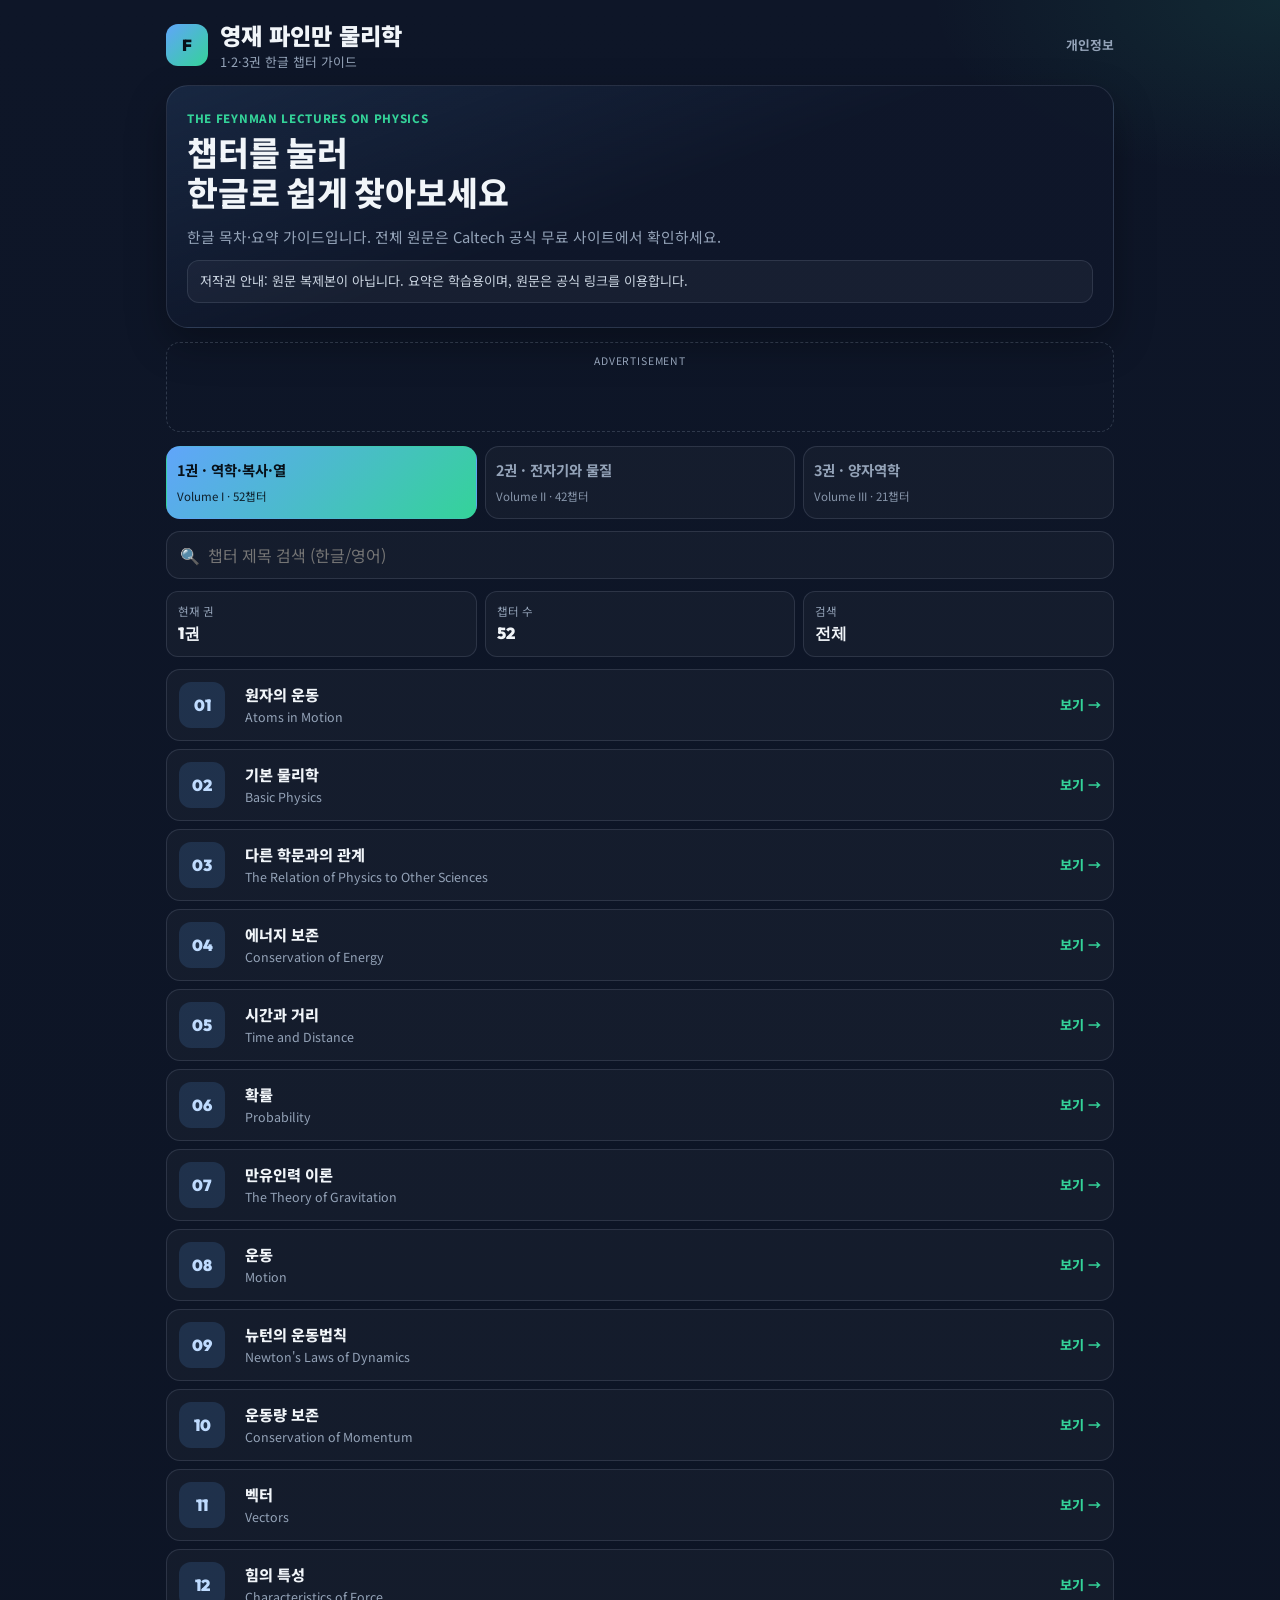
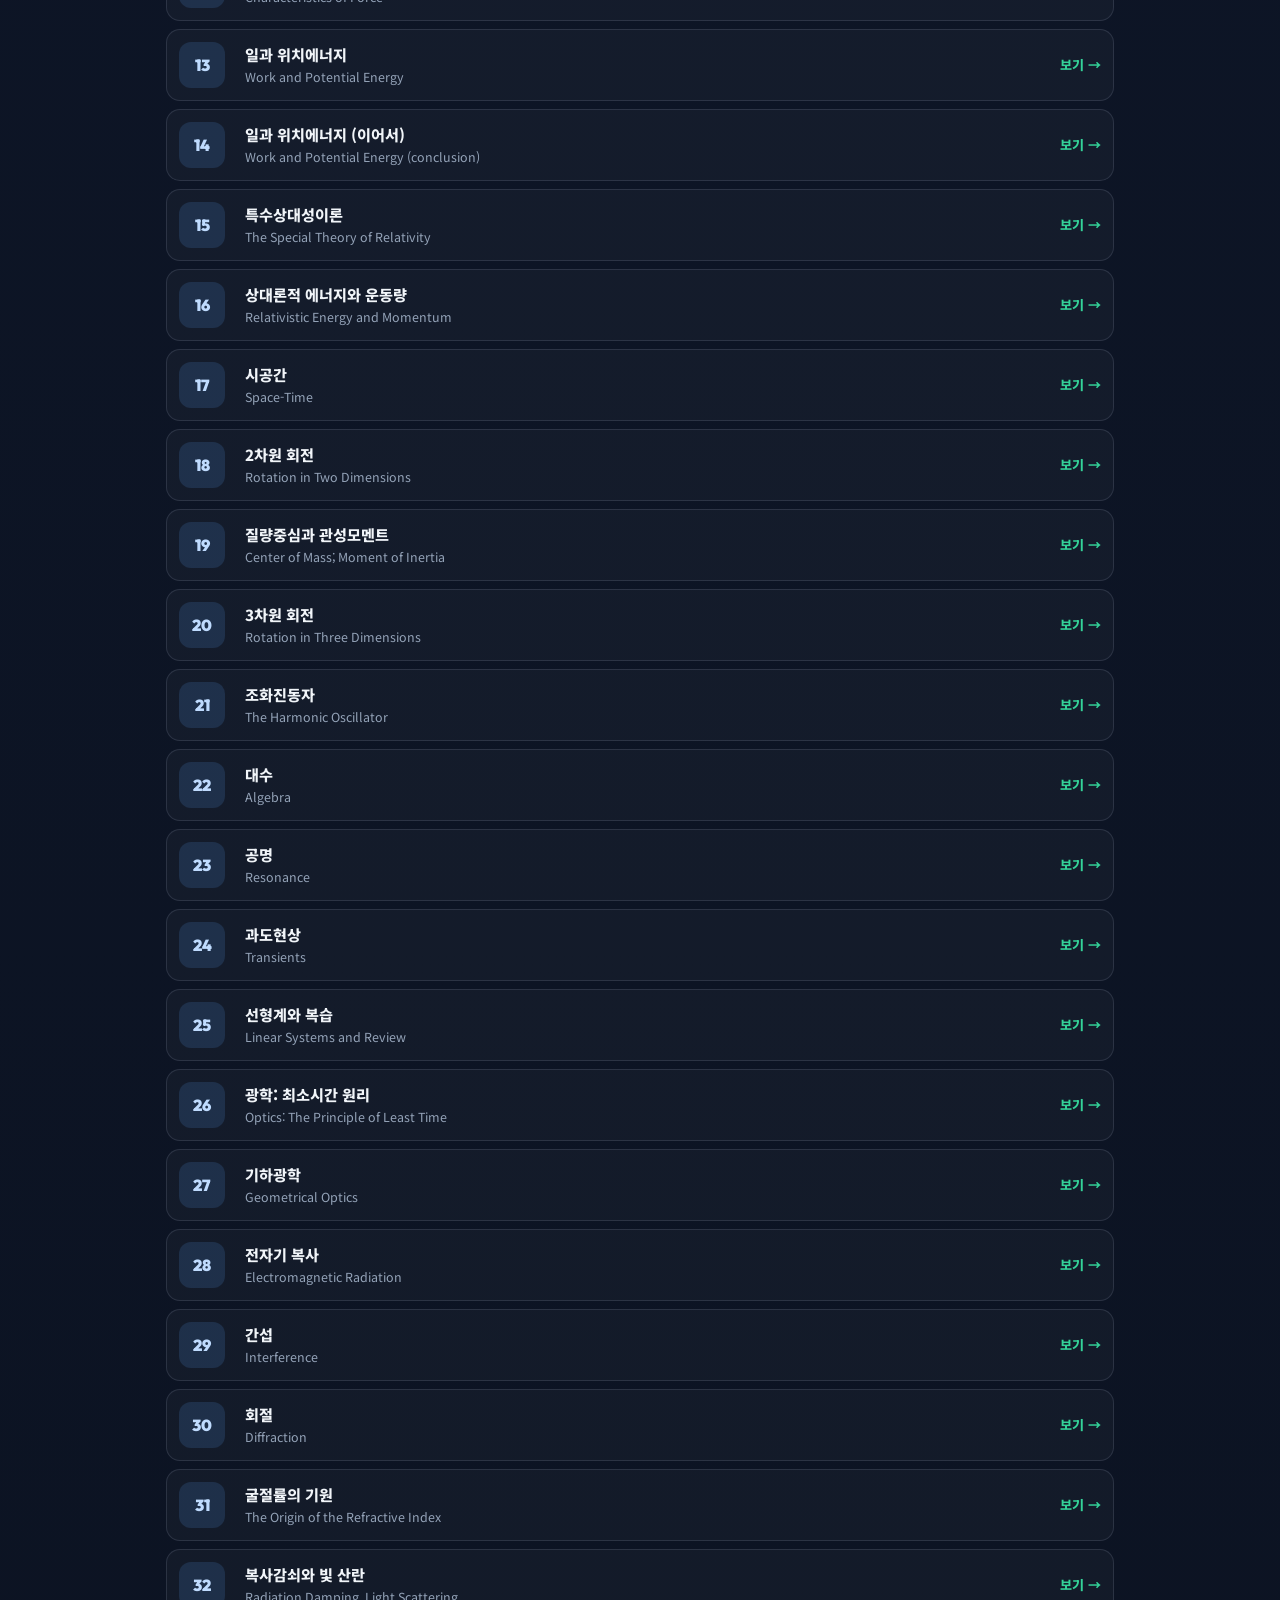
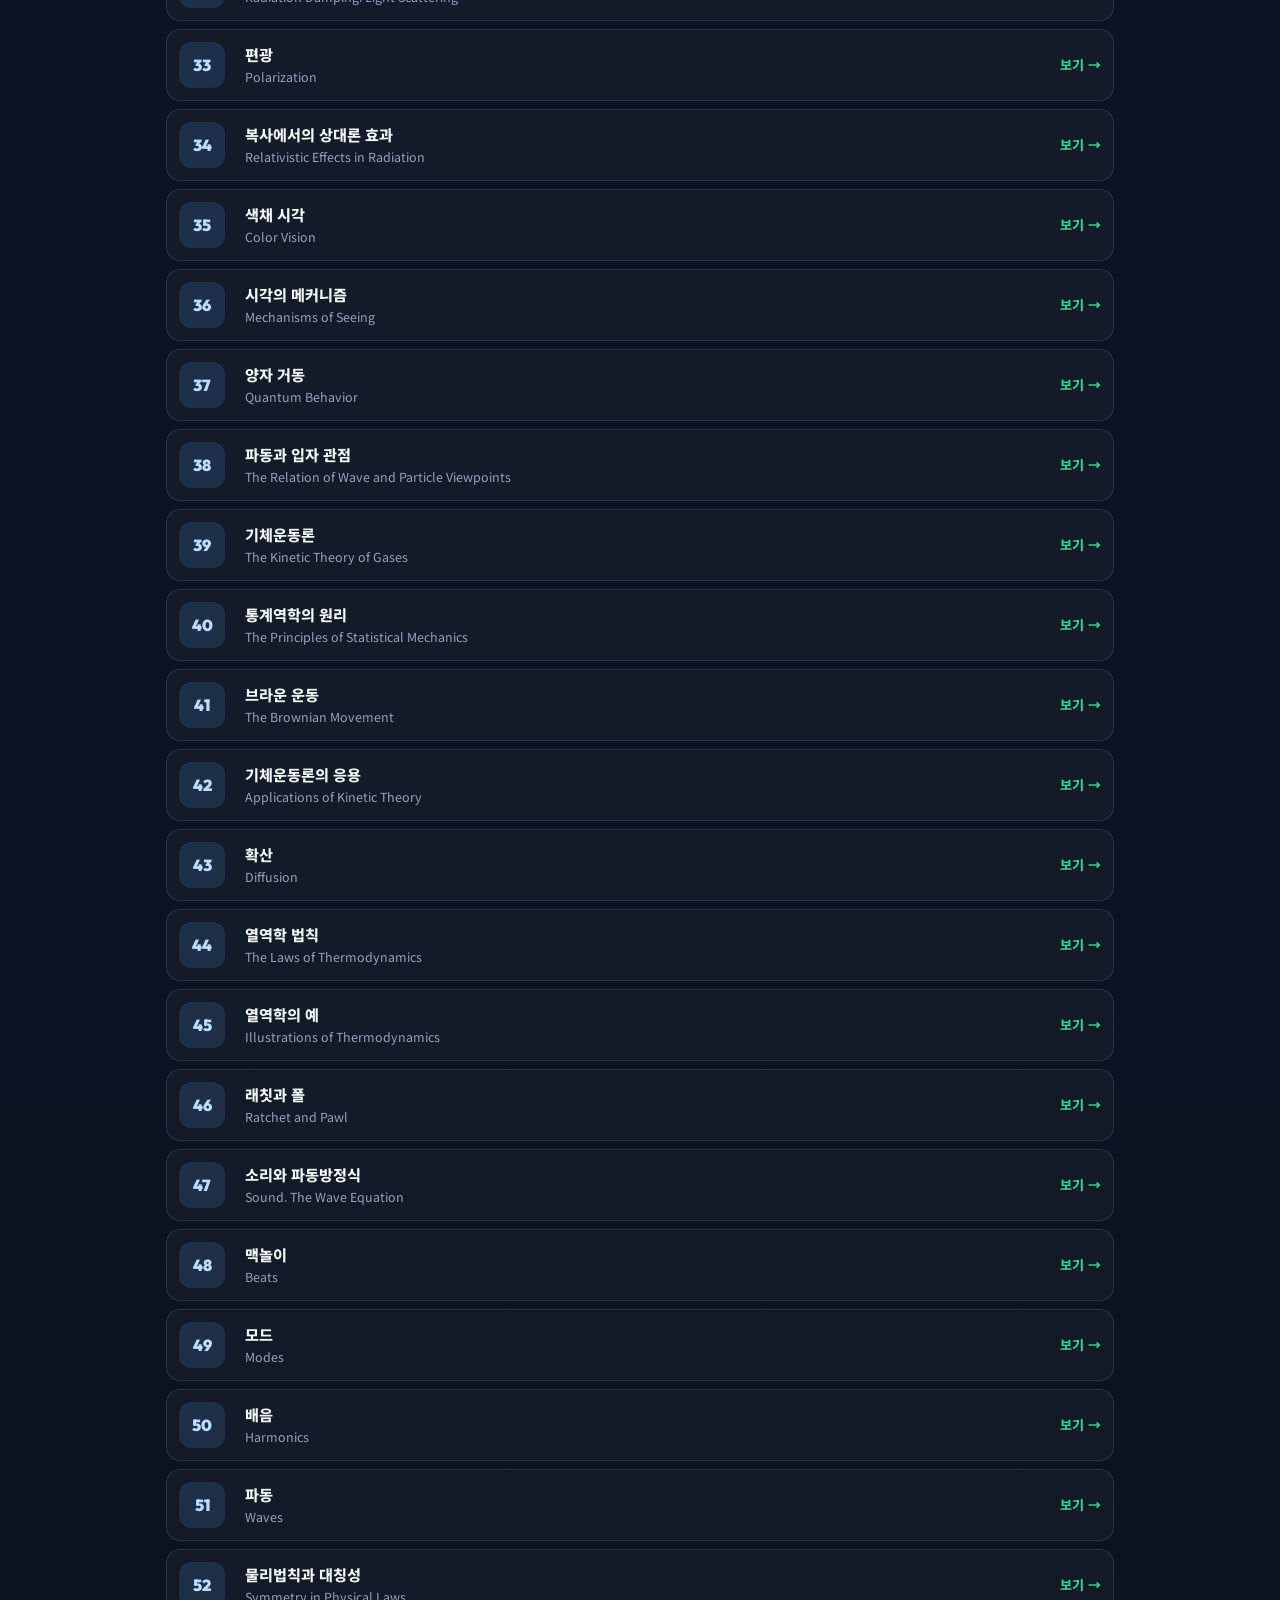
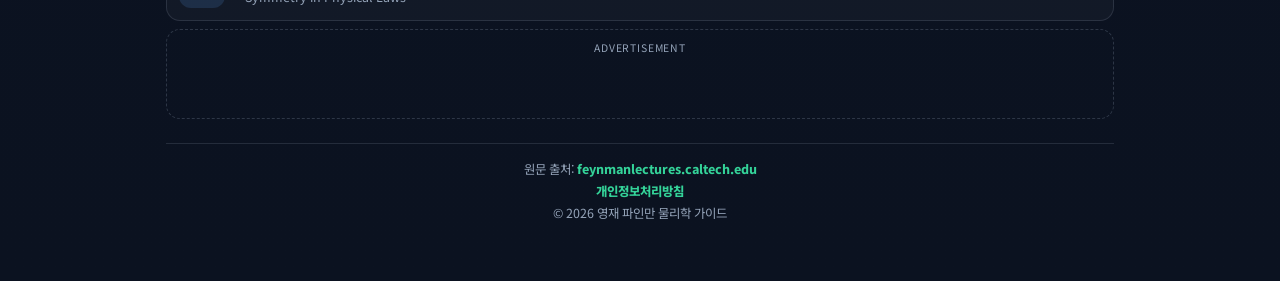
==== index.html @ 7fa0b0dc "Initial commit: backup jeonyoungjae-feynman for Firebase hosting Co-authored-by: Cursor <cursoragent" ====
<!DOCTYPE html>
<html lang="ko">
<head>
  <script async src="https://pagead2.googlesyndication.com/pagead/js/adsbygoogle.js?client=ca-pub-3079797618341925" crossorigin="anonymous"></script>
  <meta charset="UTF-8">
  <meta name="viewport" content="width=device-width, initial-scale=1.0">
  <title>영재 파인만 물리학 | 1·2·3권 챕터 가이드</title>
  <meta name="description" content="파인만의 물리학 강의 1·2·3권을 한글 챕터 목차로 쉽게 탐색하고, 요약과 공식 원문 링크로 학습하세요.">
  <meta name="robots" content="index, follow">
  <link rel="canonical" href="https://jeonyoungjae-feynman.web.app/">
  <meta name="theme-color" content="#0b1220">
  <link rel="stylesheet" href="styles.css">
</head>
<body>
  <div class="app">
    <header class="topbar">
      <div class="brand">
        <div class="logo">F</div>
        <div>
          <h1>영재 파인만 물리학</h1>
          <p>1·2·3권 한글 챕터 가이드</p>
        </div>
      </div>
      <a class="link" href="privacy.html">개인정보</a>
    </header>

    <section class="hero">
      <p class="kicker">The Feynman Lectures on Physics</p>
      <h2>챕터를 눌러<br>한글로 쉽게 찾아보세요</h2>
      <p class="sub">한글 목차·요약 가이드입니다. 전체 원문은 Caltech 공식 무료 사이트에서 확인하세요.</p>
      <div class="notice">저작권 안내: 원문 복제본이 아닙니다. 요약은 학습용이며, 원문은 공식 링크를 이용합니다.</div>
    </section>

    <div class="ad-slot"><span class="ad-label">Advertisement</span>
      <ins class="adsbygoogle" style="display:block" data-ad-client="ca-pub-3079797618341925" data-ad-slot="0000000000" data-ad-format="auto" data-full-width-responsive="true"></ins>
    </div>

    <div class="vol-tabs" id="volTabs" role="tablist"></div>

    <label class="search">
      <span aria-hidden="true">🔍</span>
      <input id="q" type="search" placeholder="챕터 제목 검색 (한글/영어)" autocomplete="off">
    </label>

    <div class="stats">
      <div class="stat"><div class="k">현재 권</div><div class="v" id="statVol">1권</div></div>
      <div class="stat"><div class="k">챕터 수</div><div class="v" id="statCount">0</div></div>
      <div class="stat"><div class="k">검색</div><div class="v" id="statFilter">전체</div></div>
    </div>

    <section class="list" id="list" aria-live="polite"></section>

    <div class="ad-slot"><span class="ad-label">Advertisement</span>
      <ins class="adsbygoogle" style="display:block" data-ad-client="ca-pub-3079797618341925" data-ad-slot="0000000001" data-ad-format="auto" data-full-width-responsive="true"></ins>
    </div>

    <footer class="footer">
      <p>원문 출처: <a href="https://www.feynmanlectures.caltech.edu/" target="_blank" rel="noopener">feynmanlectures.caltech.edu</a></p>
      <p><a href="privacy.html">개인정보처리방침</a></p>
      <p>© 2026 영재 파인만 물리학 가이드</p>
    </footer>
  </div>

  <script src="data.js"></script>
  <script src="app.js"></script>
  <script>try{document.querySelectorAll('.adsbygoogle').forEach(function(){(adsbygoogle=window.adsbygoogle||[]).push({})})}catch(e){}</script>
</body>
</html>
---- styles.css ----
@import url('https://fonts.googleapis.com/css2?family=Outfit:wght@600;800&family=Noto+Sans+KR:wght@400;500;700;900&display=swap');

:root {
  --bg: #0b1220;
  --text: #f1f5f9;
  --muted: #94a3b8;
  --accent: #60a5fa;
  --accent2: #34d399;
  --line: rgba(148, 163, 184, 0.18);
  --card: rgba(255, 255, 255, 0.03);
  --shadow: 0 16px 40px rgba(0, 0, 0, 0.3);
}

* { box-sizing: border-box; margin: 0; padding: 0; }

body {
  font-family: "Noto Sans KR", sans-serif;
  color: var(--text);
  min-height: 100vh;
  background:
    radial-gradient(900px 420px at 10% -10%, rgba(96, 165, 250, 0.16), transparent 55%),
    radial-gradient(700px 360px at 100% 0%, rgba(52, 211, 153, 0.10), transparent 50%),
    linear-gradient(180deg, #0e1628, #0b1220);
}

a { color: inherit; }

.app { max-width: 980px; margin: 0 auto; padding: 18px 16px 56px; }

.topbar {
  display: flex;
  justify-content: space-between;
  align-items: center;
  gap: 12px;
  margin-bottom: 14px;
}

.brand { display: flex; gap: 12px; align-items: center; }

.logo {
  width: 42px;
  height: 42px;
  border-radius: 12px;
  display: grid;
  place-items: center;
  font-family: Outfit, sans-serif;
  font-weight: 900;
  color: #071018;
  background: linear-gradient(135deg, var(--accent), var(--accent2));
}

.brand h1 { font-size: clamp(1.1rem, 3.4vw, 1.45rem); font-weight: 900; }
.brand p { color: var(--muted); font-size: 0.8rem; }
.link { color: var(--muted); font-size: 0.8rem; font-weight: 700; text-decoration: none; }

.hero {
  border: 1px solid var(--line);
  border-radius: 22px;
  padding: 24px 20px;
  margin-bottom: 14px;
  background: linear-gradient(160deg, rgba(96, 165, 250, 0.12), rgba(15, 23, 42, 0.96) 48%);
  box-shadow: var(--shadow);
}

.kicker {
  color: var(--accent2);
  font-size: 0.72rem;
  font-weight: 800;
  letter-spacing: 0.06em;
  text-transform: uppercase;
  margin-bottom: 8px;
}

.hero h2 {
  font-family: Outfit, "Noto Sans KR", sans-serif;
  font-size: clamp(1.4rem, 4.8vw, 2.1rem);
  line-height: 1.2;
  font-weight: 800;
}

.hero .sub { color: var(--muted); margin-top: 10px; font-size: 0.92rem; line-height: 1.6; }

.notice {
  margin-top: 12px;
  padding: 10px 12px;
  border-radius: 12px;
  background: rgba(255, 255, 255, 0.04);
  border: 1px solid var(--line);
  color: #cbd5e1;
  font-size: 0.82rem;
  line-height: 1.55;
}

.vol-tabs {
  display: grid;
  grid-template-columns: repeat(3, 1fr);
  gap: 8px;
  margin-bottom: 12px;
}

.vol-tab {
  border: 1px solid var(--line);
  background: var(--card);
  color: var(--muted);
  border-radius: 14px;
  padding: 12px 10px;
  cursor: pointer;
  text-align: left;
  font: inherit;
  -webkit-tap-highlight-color: transparent;
}

.vol-tab.active {
  color: #071018;
  border-color: transparent;
  background: linear-gradient(135deg, var(--accent), var(--accent2));
}

.vol-tab b { display: block; font-size: 0.9rem; margin-bottom: 2px; }
.vol-tab span { font-size: 0.72rem; opacity: 0.9; }

.search {
  display: flex;
  gap: 8px;
  align-items: center;
  margin-bottom: 12px;
  padding: 11px 13px;
  border-radius: 14px;
  border: 1px solid var(--line);
  background: var(--card);
}

.search input {
  width: 100%;
  border: 0;
  outline: 0;
  background: transparent;
  color: var(--text);
  font: inherit;
}

.stats {
  display: grid;
  grid-template-columns: repeat(3, 1fr);
  gap: 8px;
  margin-bottom: 12px;
}

.stat {
  border: 1px solid var(--line);
  border-radius: 12px;
  padding: 11px;
  background: var(--card);
}

.stat .k { color: var(--muted); font-size: 0.72rem; }
.stat .v { margin-top: 4px; font-weight: 900; font-family: Outfit, sans-serif; }

.ad-slot {
  min-height: 90px;
  margin: 8px 0 14px;
  padding: 10px;
  text-align: center;
  border: 1px dashed rgba(148, 163, 184, 0.25);
  border-radius: 14px;
}

.ad-label {
  display: block;
  font-size: 0.65rem;
  letter-spacing: 0.08em;
  text-transform: uppercase;
  color: var(--muted);
  margin-bottom: 6px;
}

.list { display: grid; gap: 8px; }

.item {
  border: 1px solid var(--line);
  border-radius: 14px;
  background: var(--card);
  overflow: hidden;
}

.item.open {
  border-color: rgba(96, 165, 250, 0.45);
  background: rgba(96, 165, 250, 0.06);
}

.item-btn {
  width: 100%;
  display: grid;
  grid-template-columns: 56px 1fr auto;
  gap: 10px;
  align-items: center;
  padding: 12px;
  border: 0;
  background: transparent;
  color: inherit;
  font: inherit;
  text-align: left;
  cursor: pointer;
  -webkit-tap-highlight-color: transparent;
}

.item-btn:hover { background: rgba(255, 255, 255, 0.02); }

.no {
  width: 46px;
  height: 46px;
  border-radius: 12px;
  display: grid;
  place-items: center;
  font-family: Outfit, sans-serif;
  font-weight: 900;
  background: rgba(96, 165, 250, 0.15);
  color: #bfdbfe;
}

.meta .t { font-weight: 800; font-size: 0.95rem; }
.meta .s { color: var(--muted); font-size: 0.78rem; margin-top: 3px; }
.go { color: var(--accent2); font-weight: 800; font-size: 0.82rem; }

.panel {
  display: none;
  padding: 0 14px 14px;
  border-top: 1px solid var(--line);
}

.item.open .panel { display: block; }

.panel p {
  color: #cbd5e1;
  font-size: 0.92rem;
  line-height: 1.7;
  padding-top: 12px;
  margin-bottom: 12px;
  white-space: pre-line;
}

.panel-actions {
  display: flex;
  flex-wrap: wrap;
  gap: 8px;
}

.btn {
  display: inline-flex;
  align-items: center;
  justify-content: center;
  border: 0;
  border-radius: 999px;
  padding: 11px 14px;
  font-weight: 800;
  font-size: 0.88rem;
  font-family: inherit;
  color: #071018;
  background: linear-gradient(135deg, var(--accent), var(--accent2));
  cursor: pointer;
  text-decoration: none;
  -webkit-tap-highlight-color: transparent;
}

.btn.ghost {
  color: var(--text);
  background: rgba(255, 255, 255, 0.05);
  border: 1px solid var(--line);
}

.empty {
  padding: 28px 16px;
  text-align: center;
  color: var(--muted);
  border: 1px solid var(--line);
  border-radius: 14px;
  background: var(--card);
}

.footer {
  margin-top: 24px;
  padding-top: 14px;
  border-top: 1px solid var(--line);
  text-align: center;
  color: var(--muted);
  font-size: 0.78rem;
  line-height: 1.8;
}

.footer a { color: var(--accent2); font-weight: 800; text-decoration: none; }

@media (max-width: 700px) {
  .vol-tabs { grid-template-columns: 1fr; }
  .stats { grid-template-columns: 1fr; }
  .item-btn { grid-template-columns: 46px 1fr; }
  .go { display: none; }
}

/* Reader */
.reader-body { padding-bottom: 40px; }
.reader-bar {
  position: sticky;
  top: 0;
  z-index: 30;
  display: grid;
  grid-template-columns: auto 1fr auto;
  gap: 10px;
  align-items: center;
  padding: 10px 14px;
  background: rgba(11, 18, 32, 0.94);
  border-bottom: 1px solid var(--line);
  backdrop-filter: blur(10px);
}
.rb-mid { min-width: 0; }
.rb-mid strong {
  display: block;
  font-size: 0.95rem;
  white-space: nowrap;
  overflow: hidden;
  text-overflow: ellipsis;
}
.rb-mid span { color: var(--muted); font-size: 0.72rem; }
.rb-actions { display: flex; gap: 6px; }
.rb-btn {
  border: 1px solid var(--line);
  background: rgba(255, 255, 255, 0.04);
  color: var(--text);
  border-radius: 999px;
  padding: 8px 12px;
  font: inherit;
  font-size: 0.8rem;
  font-weight: 700;
  text-decoration: none;
  cursor: pointer;
  white-space: nowrap;
}
.rb-btn.primary {
  border: 0;
  color: #071018;
  background: linear-gradient(135deg, var(--accent), var(--accent2));
}
.rb-btn:disabled { opacity: 0.4; cursor: default; }
.reader-note {
  max-width: 860px;
  margin: 12px auto 0;
  padding: 0 16px;
  color: var(--muted);
  font-size: 0.8rem;
  line-height: 1.5;
}
.reader-note a { color: var(--accent2); font-weight: 700; }
.reader-ad { max-width: 860px; margin: 12px auto; }
.reader-main { max-width: 860px; margin: 0 auto; padding: 8px 16px 24px; }
.reader-progress {
  margin-bottom: 14px;
  padding: 12px;
  border-radius: 14px;
  border: 1px solid var(--line);
  background: rgba(255, 255, 255, 0.03);
}
.reader-progress .bar {
  height: 8px;
  border-radius: 999px;
  background: rgba(255, 255, 255, 0.08);
  overflow: hidden;
  margin-bottom: 8px;
}
.reader-progress .bar i {
  display: block;
  height: 100%;
  width: 0;
  background: linear-gradient(135deg, var(--accent), var(--accent2));
  transition: width 0.2s ease;
}
.reader-progress p { color: var(--muted); font-size: 0.82rem; }
.reader-article {
  border: 1px solid var(--line);
  border-radius: 18px;
  padding: 22px 18px;
  background: rgba(255, 255, 255, 0.03);
  line-height: 1.85;
}
.reader-lead {
  color: #cbd5e1;
  font-size: 0.92rem;
  margin-bottom: 18px;
  padding-bottom: 14px;
  border-bottom: 1px solid var(--line);
}
.reader-article h2 {
  font-size: 1.15rem;
  margin: 22px 0 10px;
  color: #bfdbfe;
}
.reader-article p { margin-bottom: 14px; color: #e2e8f0; font-size: 1rem; }
.reader-article .loading,
.reader-article .error { color: var(--muted); text-align: center; padding: 28px 8px; }
.reader-footer {
  max-width: 860px;
  margin: 0 auto 28px;
  padding: 0 16px;
  display: flex;
  flex-wrap: wrap;
  gap: 8px;
}
@media (max-width: 700px) {
  .reader-bar { grid-template-columns: 1fr; }
  .rb-actions { justify-content: flex-end; }
}
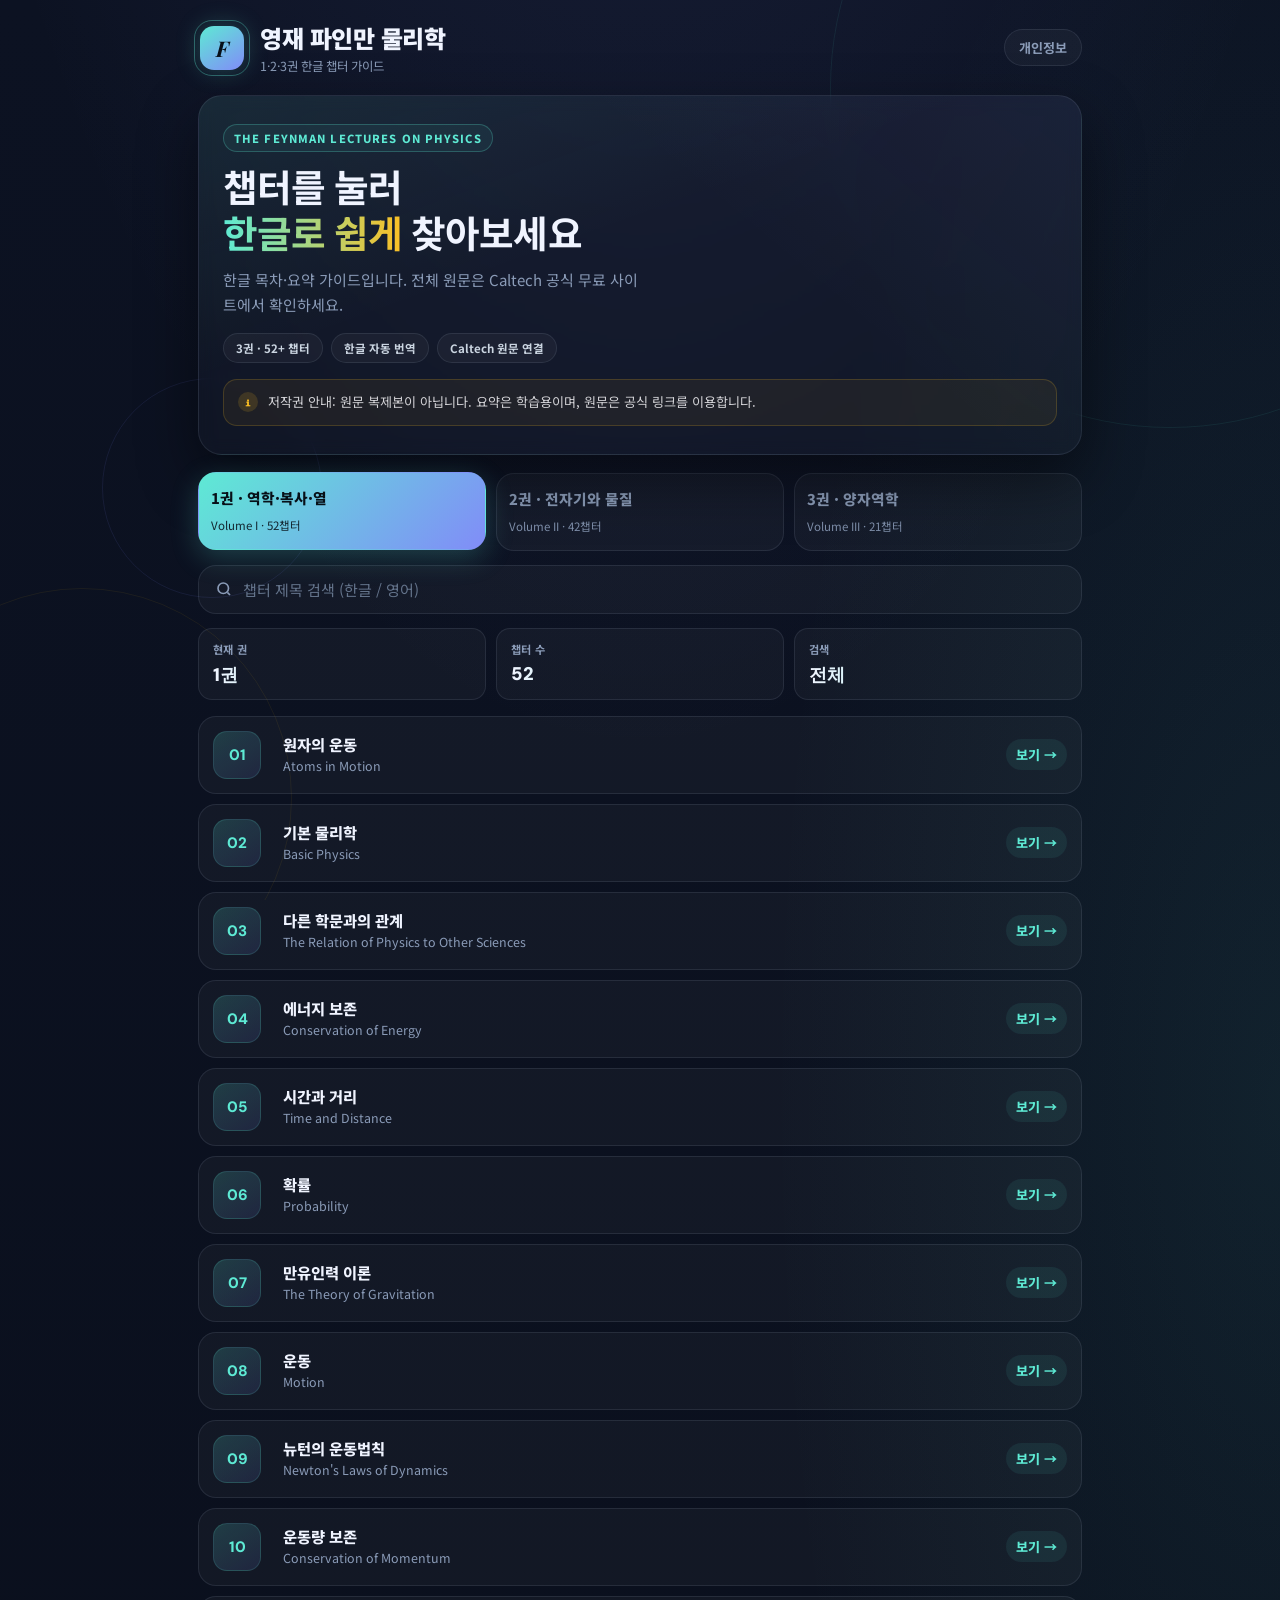
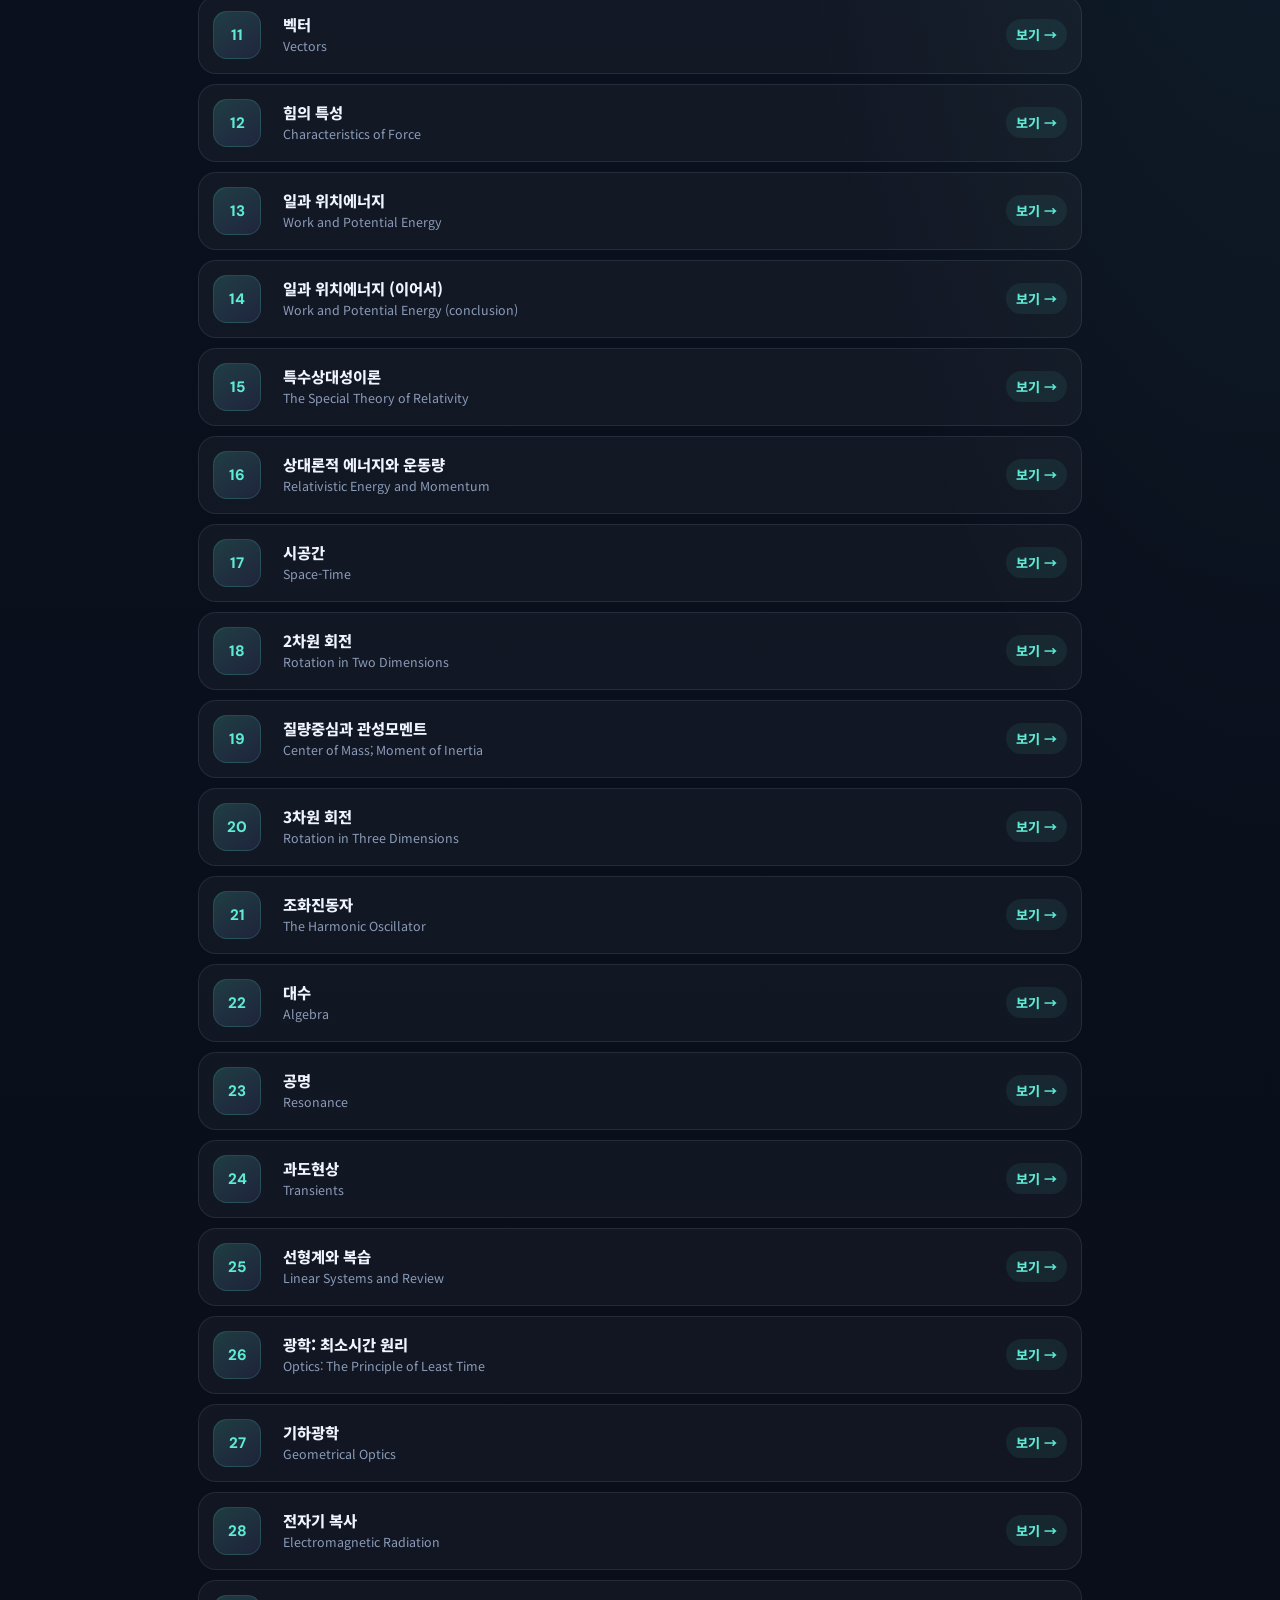
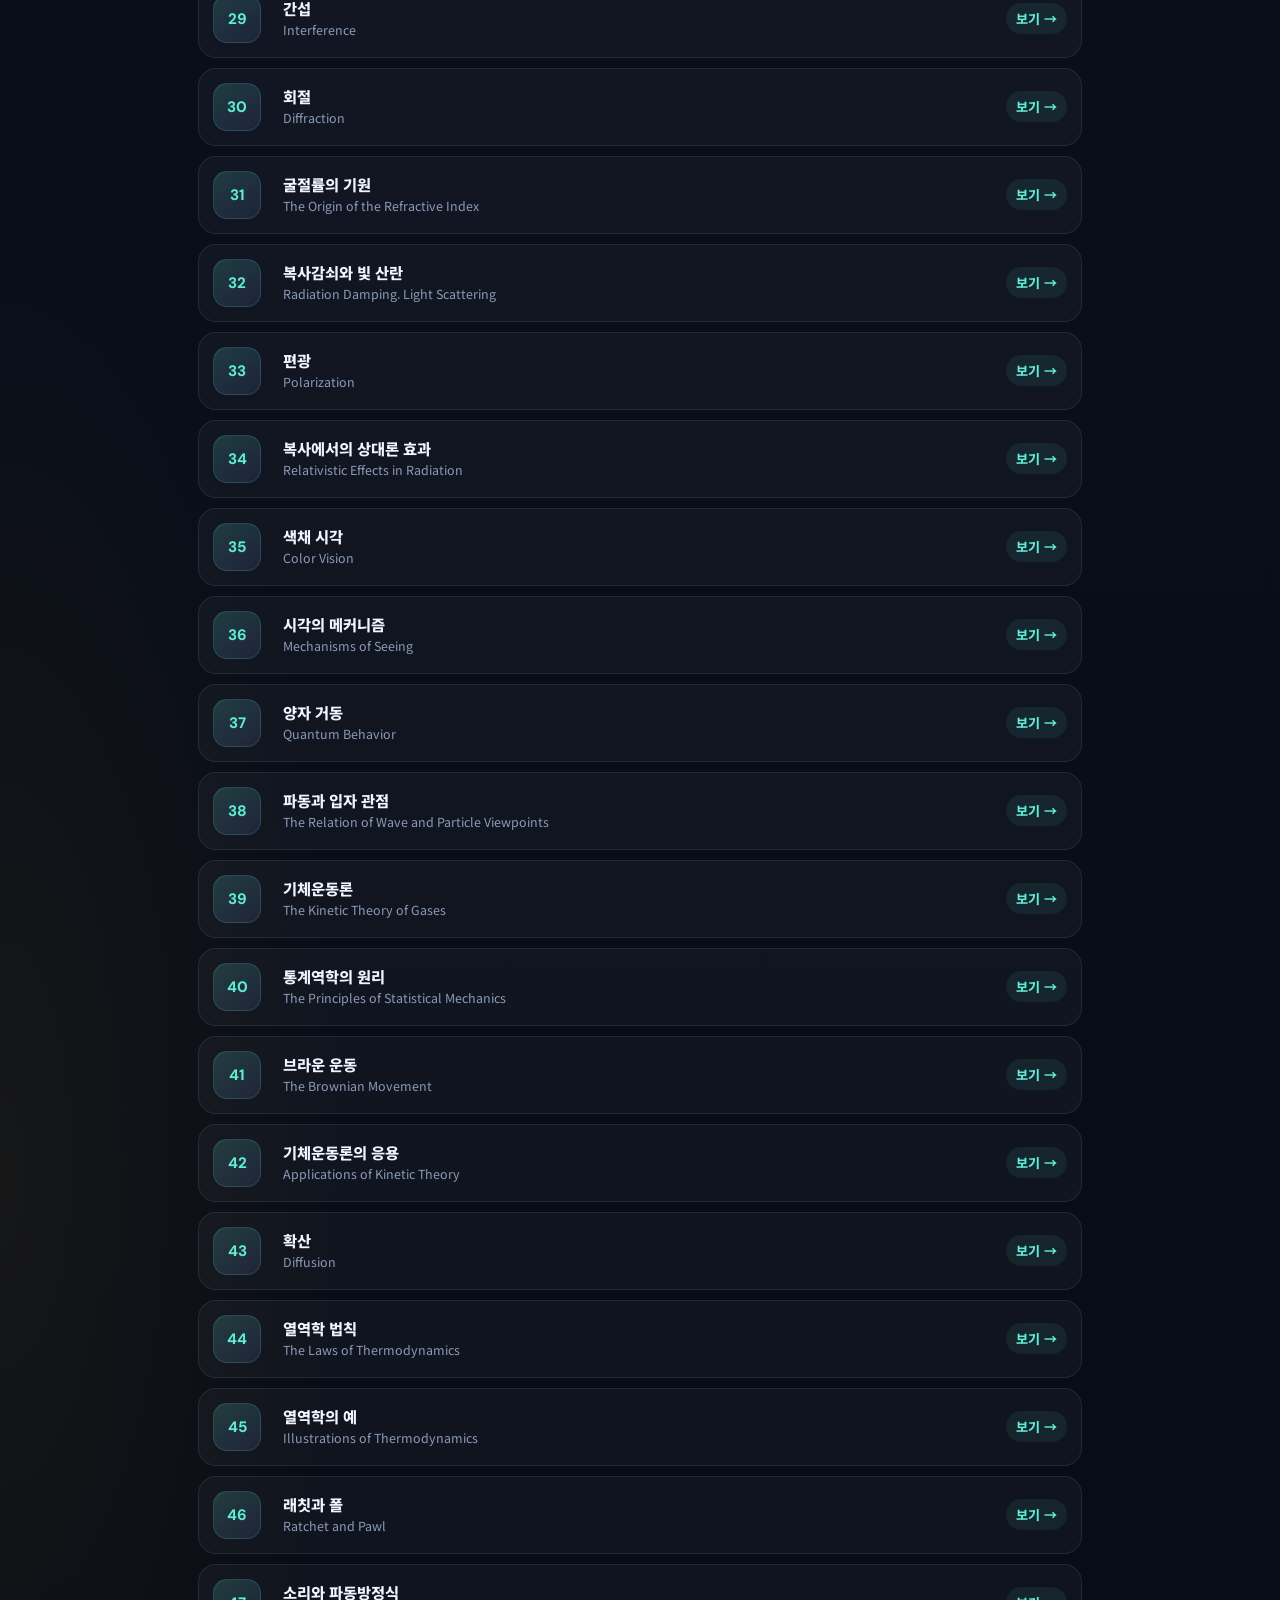
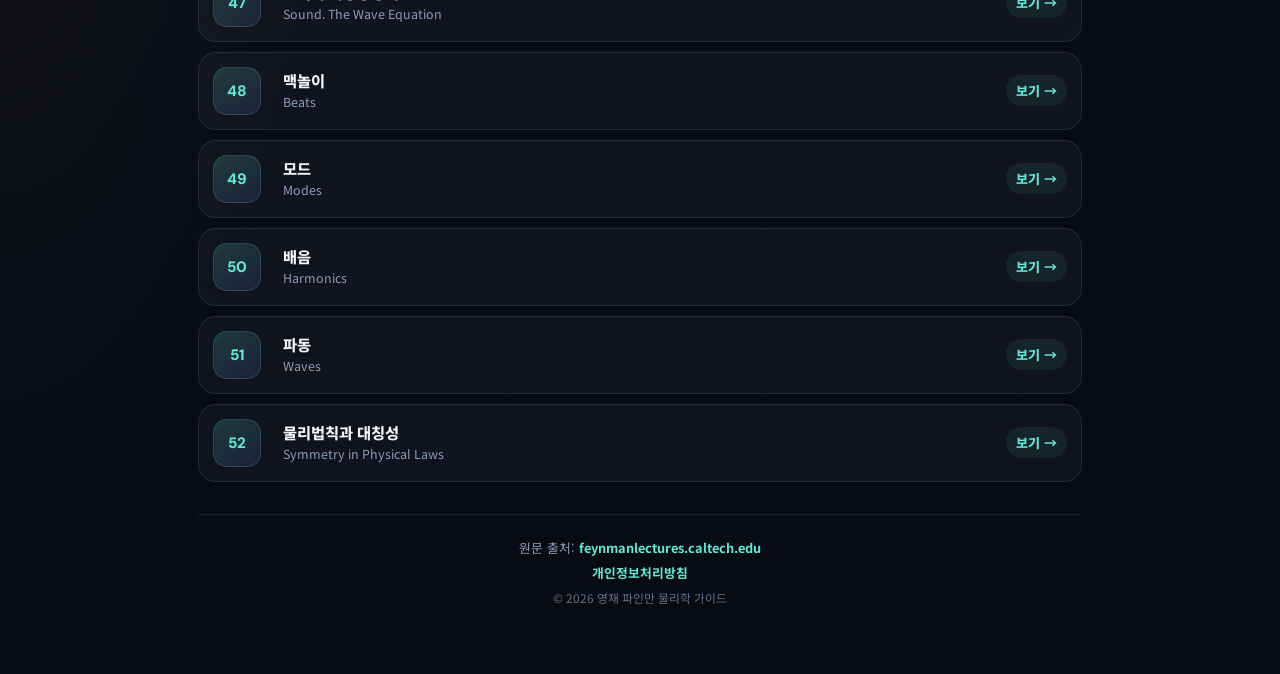
==== commit 9478186d: "Backup live Firebase hosting deploy to GitHub. Sync local site changes with the currently deployed F" ====
--- a/index.html
+++ b/index.html
@@ -1,68 +1,88 @@
 <!DOCTYPE html>
 <html lang="ko">
 <head>
-  <script async src="https://pagead2.googlesyndication.com/pagead/js/adsbygoogle.js?client=ca-pub-3079797618341925" crossorigin="anonymous"></script>
   <meta charset="UTF-8">
   <meta name="viewport" content="width=device-width, initial-scale=1.0">
   <title>영재 파인만 물리학 | 1·2·3권 챕터 가이드</title>
   <meta name="description" content="파인만의 물리학 강의 1·2·3권을 한글 챕터 목차로 쉽게 탐색하고, 요약과 공식 원문 링크로 학습하세요.">
   <meta name="robots" content="index, follow">
   <link rel="canonical" href="https://jeonyoungjae-feynman.web.app/">
-  <meta name="theme-color" content="#0b1220">
+  <meta name="theme-color" content="#070b14">
   <link rel="stylesheet" href="styles.css">
 </head>
 <body>
+  <div class="bg-orbit" aria-hidden="true">
+    <span class="orbit o1"></span>
+    <span class="orbit o2"></span>
+    <span class="orbit o3"></span>
+  </div>
+
   <div class="app">
     <header class="topbar">
       <div class="brand">
-        <div class="logo">F</div>
+        <div class="logo" aria-hidden="true">
+          <span class="logo-core">F</span>
+          <span class="logo-ring"></span>
+        </div>
         <div>
           <h1>영재 파인만 물리학</h1>
           <p>1·2·3권 한글 챕터 가이드</p>
         </div>
       </div>
-      <a class="link" href="privacy.html">개인정보</a>
+      <a class="link pill-link" href="privacy.html">개인정보</a>
     </header>
 
     <section class="hero">
-      <p class="kicker">The Feynman Lectures on Physics</p>
-      <h2>챕터를 눌러<br>한글로 쉽게 찾아보세요</h2>
+      <div class="hero-badge">The Feynman Lectures on Physics</div>
+      <h2>챕터를 눌러<br><span class="hero-accent">한글로 쉽게</span> 찾아보세요</h2>
       <p class="sub">한글 목차·요약 가이드입니다. 전체 원문은 Caltech 공식 무료 사이트에서 확인하세요.</p>
-      <div class="notice">저작권 안내: 원문 복제본이 아닙니다. 요약은 학습용이며, 원문은 공식 링크를 이용합니다.</div>
+      <div class="hero-chips">
+        <span class="chip">3권 · 52+ 챕터</span>
+        <span class="chip">한글 자동 번역</span>
+        <span class="chip">Caltech 원문 연결</span>
+      </div>
+      <div class="notice">
+        <span class="notice-icon" aria-hidden="true">ℹ</span>
+        <span>저작권 안내: 원문 복제본이 아닙니다. 요약은 학습용이며, 원문은 공식 링크를 이용합니다.</span>
+      </div>
     </section>
-
-    <div class="ad-slot"><span class="ad-label">Advertisement</span>
-      <ins class="adsbygoogle" style="display:block" data-ad-client="ca-pub-3079797618341925" data-ad-slot="0000000000" data-ad-format="auto" data-full-width-responsive="true"></ins>
-    </div>
 
     <div class="vol-tabs" id="volTabs" role="tablist"></div>
 
     <label class="search">
-      <span aria-hidden="true">🔍</span>
-      <input id="q" type="search" placeholder="챕터 제목 검색 (한글/영어)" autocomplete="off">
+      <span class="search-icon" aria-hidden="true">
+        <svg width="18" height="18" viewBox="0 0 24 24" fill="none" stroke="currentColor" stroke-width="2.2"><circle cx="11" cy="11" r="7"/><path d="M20 20l-3.5-3.5"/></svg>
+      </span>
+      <input id="q" type="search" placeholder="챕터 제목 검색 (한글 / 영어)" autocomplete="off">
     </label>
 
     <div class="stats">
-      <div class="stat"><div class="k">현재 권</div><div class="v" id="statVol">1권</div></div>
-      <div class="stat"><div class="k">챕터 수</div><div class="v" id="statCount">0</div></div>
-      <div class="stat"><div class="k">검색</div><div class="v" id="statFilter">전체</div></div>
+      <div class="stat">
+        <div class="k">현재 권</div>
+        <div class="v" id="statVol">1권</div>
+      </div>
+      <div class="stat">
+        <div class="k">챕터 수</div>
+        <div class="v" id="statCount">0</div>
+      </div>
+      <div class="stat">
+        <div class="k">검색</div>
+        <div class="v" id="statFilter">전체</div>
+      </div>
     </div>
 
     <section class="list" id="list" aria-live="polite"></section>
 
-    <div class="ad-slot"><span class="ad-label">Advertisement</span>
-      <ins class="adsbygoogle" style="display:block" data-ad-client="ca-pub-3079797618341925" data-ad-slot="0000000001" data-ad-format="auto" data-full-width-responsive="true"></ins>
-    </div>
-
     <footer class="footer">
-      <p>원문 출처: <a href="https://www.feynmanlectures.caltech.edu/" target="_blank" rel="noopener">feynmanlectures.caltech.edu</a></p>
-      <p><a href="privacy.html">개인정보처리방침</a></p>
-      <p>© 2026 영재 파인만 물리학 가이드</p>
+      <div class="footer-inner">
+        <p>원문 출처: <a href="https://www.feynmanlectures.caltech.edu/" target="_blank" rel="noopener">feynmanlectures.caltech.edu</a></p>
+        <p><a href="privacy.html">개인정보처리방침</a></p>
+        <p class="copy">© 2026 영재 파인만 물리학 가이드</p>
+      </div>
     </footer>
   </div>
 
   <script src="data.js"></script>
   <script src="app.js"></script>
-  <script>try{document.querySelectorAll('.adsbygoogle').forEach(function(){(adsbygoogle=window.adsbygoogle||[]).push({})})}catch(e){}</script>
 </body>
 </html>
--- a/styles.css
+++ b/styles.css
@@ -1,134 +1,321 @@
-@import url('https://fonts.googleapis.com/css2?family=Outfit:wght@600;800&family=Noto+Sans+KR:wght@400;500;700;900&display=swap');
+@import url('https://fonts.googleapis.com/css2?family=DM+Sans:ital,opsz,wght@0,9..40,500;0,9..40,700;0,9..40,800;1,9..40,500&family=Noto+Sans+KR:wght@400;500;700;900&family=Playfair+Display:ital,wght@0,700;1,700&display=swap');
 
 :root {
-  --bg: #0b1220;
-  --text: #f1f5f9;
-  --muted: #94a3b8;
-  --accent: #60a5fa;
-  --accent2: #34d399;
-  --line: rgba(148, 163, 184, 0.18);
-  --card: rgba(255, 255, 255, 0.03);
-  --shadow: 0 16px 40px rgba(0, 0, 0, 0.3);
+  --bg: #070b14;
+  --bg2: #0c1222;
+  --text: #f0f4ff;
+  --muted: #8b9cb8;
+  --accent: #5eead4;
+  --accent2: #fbbf24;
+  --accent3: #818cf8;
+  --line: rgba(148, 163, 184, 0.14);
+  --card: rgba(255, 255, 255, 0.035);
+  --card-hover: rgba(255, 255, 255, 0.055);
+  --glow: rgba(94, 234, 212, 0.25);
+  --shadow: 0 24px 60px rgba(0, 0, 0, 0.45);
+  --radius: 18px;
 }
 
 * { box-sizing: border-box; margin: 0; padding: 0; }
 
 body {
-  font-family: "Noto Sans KR", sans-serif;
+  font-family: "Noto Sans KR", "DM Sans", sans-serif;
   color: var(--text);
   min-height: 100vh;
   background:
-    radial-gradient(900px 420px at 10% -10%, rgba(96, 165, 250, 0.16), transparent 55%),
-    radial-gradient(700px 360px at 100% 0%, rgba(52, 211, 153, 0.10), transparent 50%),
-    linear-gradient(180deg, #0e1628, #0b1220);
+    radial-gradient(ellipse 120% 80% at 50% -30%, rgba(129, 140, 248, 0.18), transparent 55%),
+    radial-gradient(ellipse 80% 50% at 100% 20%, rgba(94, 234, 212, 0.08), transparent 50%),
+    radial-gradient(ellipse 60% 40% at 0% 80%, rgba(251, 191, 36, 0.06), transparent 45%),
+    linear-gradient(180deg, var(--bg2), var(--bg));
+  overflow-x: hidden;
 }
 
 a { color: inherit; }
 
-.app { max-width: 980px; margin: 0 auto; padding: 18px 16px 56px; }
-
+/* Background orbits */
+.bg-orbit {
+  position: fixed;
+  inset: 0;
+  pointer-events: none;
+  z-index: 0;
+  overflow: hidden;
+}
+
+.orbit {
+  position: absolute;
+  border-radius: 50%;
+  border: 1px solid rgba(94, 234, 212, 0.08);
+}
+
+.o1 {
+  width: min(680px, 120vw);
+  height: min(680px, 120vw);
+  top: -28%;
+  right: -18%;
+  animation: spin 80s linear infinite;
+}
+
+.o2 {
+  width: min(420px, 90vw);
+  height: min(420px, 90vw);
+  bottom: -12%;
+  left: -10%;
+  border-color: rgba(251, 191, 36, 0.07);
+  animation: spin 60s linear infinite reverse;
+}
+
+.o3 {
+  width: 220px;
+  height: 220px;
+  top: 42%;
+  left: 8%;
+  border-color: rgba(129, 140, 248, 0.1);
+  animation: spin 45s linear infinite;
+}
+
+@keyframes spin {
+  to { transform: rotate(360deg); }
+}
+
+.app {
+  position: relative;
+  z-index: 1;
+  max-width: 920px;
+  margin: 0 auto;
+  padding: 20px 18px 64px;
+}
+
+/* Topbar */
 .topbar {
   display: flex;
   justify-content: space-between;
   align-items: center;
   gap: 12px;
-  margin-bottom: 14px;
-}
-
-.brand { display: flex; gap: 12px; align-items: center; }
+  margin-bottom: 20px;
+}
+
+.brand { display: flex; gap: 14px; align-items: center; }
 
 .logo {
-  width: 42px;
-  height: 42px;
-  border-radius: 12px;
+  position: relative;
+  width: 48px;
+  height: 48px;
   display: grid;
   place-items: center;
-  font-family: Outfit, sans-serif;
+}
+
+.logo-core {
+  position: relative;
+  z-index: 2;
+  width: 44px;
+  height: 44px;
+  border-radius: 14px;
+  display: grid;
+  place-items: center;
+  font-family: "Playfair Display", serif;
+  font-weight: 700;
+  font-size: 1.35rem;
+  font-style: italic;
+  color: #071018;
+  background: linear-gradient(145deg, var(--accent), var(--accent3));
+  box-shadow: 0 0 24px var(--glow);
+}
+
+.logo-ring {
+  position: absolute;
+  inset: -4px;
+  border-radius: 18px;
+  border: 1px solid rgba(94, 234, 212, 0.35);
+  animation: pulse-ring 3s ease-in-out infinite;
+}
+
+@keyframes pulse-ring {
+  0%, 100% { opacity: 0.4; transform: scale(1); }
+  50% { opacity: 1; transform: scale(1.04); }
+}
+
+.brand h1 {
+  font-size: clamp(1.15rem, 3.6vw, 1.5rem);
   font-weight: 900;
-  color: #071018;
-  background: linear-gradient(135deg, var(--accent), var(--accent2));
-}
-
-.brand h1 { font-size: clamp(1.1rem, 3.4vw, 1.45rem); font-weight: 900; }
-.brand p { color: var(--muted); font-size: 0.8rem; }
-.link { color: var(--muted); font-size: 0.8rem; font-weight: 700; text-decoration: none; }
-
+  letter-spacing: -0.02em;
+}
+
+.brand p {
+  color: var(--muted);
+  font-size: 0.78rem;
+  margin-top: 2px;
+}
+
+.link {
+  color: var(--muted);
+  font-size: 0.82rem;
+  font-weight: 700;
+  text-decoration: none;
+  transition: color 0.2s;
+}
+
+.link:hover { color: var(--accent); }
+
+.pill-link {
+  padding: 8px 14px;
+  border-radius: 999px;
+  border: 1px solid var(--line);
+  background: var(--card);
+}
+
+/* Hero */
 .hero {
   border: 1px solid var(--line);
-  border-radius: 22px;
-  padding: 24px 20px;
-  margin-bottom: 14px;
-  background: linear-gradient(160deg, rgba(96, 165, 250, 0.12), rgba(15, 23, 42, 0.96) 48%);
+  border-radius: 24px;
+  padding: 28px 24px;
+  margin-bottom: 18px;
+  background:
+    linear-gradient(160deg, rgba(94, 234, 212, 0.08) 0%, transparent 42%),
+    linear-gradient(220deg, rgba(129, 140, 248, 0.06) 0%, transparent 38%),
+    rgba(255, 255, 255, 0.02);
   box-shadow: var(--shadow);
-}
-
-.kicker {
-  color: var(--accent2);
+  backdrop-filter: blur(8px);
+}
+
+.hero-compact { padding: 24px 22px; }
+
+.hero-badge {
+  display: inline-block;
+  color: var(--accent);
+  font-size: 0.7rem;
+  font-weight: 800;
+  letter-spacing: 0.1em;
+  text-transform: uppercase;
+  margin-bottom: 12px;
+  padding: 5px 10px;
+  border-radius: 999px;
+  border: 1px solid rgba(94, 234, 212, 0.25);
+  background: rgba(94, 234, 212, 0.06);
+}
+
+.hero h2 {
+  font-family: "Playfair Display", "Noto Sans KR", serif;
+  font-size: clamp(1.55rem, 5vw, 2.35rem);
+  line-height: 1.22;
+  font-weight: 700;
+  letter-spacing: -0.02em;
+}
+
+.hero-accent {
+  background: linear-gradient(90deg, var(--accent), var(--accent2));
+  -webkit-background-clip: text;
+  background-clip: text;
+  color: transparent;
+}
+
+.hero .sub {
+  color: var(--muted);
+  margin-top: 12px;
+  font-size: 0.94rem;
+  line-height: 1.65;
+  max-width: 52ch;
+}
+
+.hero-chips {
+  display: flex;
+  flex-wrap: wrap;
+  gap: 8px;
+  margin-top: 16px;
+}
+
+.chip {
   font-size: 0.72rem;
-  font-weight: 800;
-  letter-spacing: 0.06em;
-  text-transform: uppercase;
-  margin-bottom: 8px;
-}
-
-.hero h2 {
-  font-family: Outfit, "Noto Sans KR", sans-serif;
-  font-size: clamp(1.4rem, 4.8vw, 2.1rem);
-  line-height: 1.2;
-  font-weight: 800;
-}
-
-.hero .sub { color: var(--muted); margin-top: 10px; font-size: 0.92rem; line-height: 1.6; }
+  font-weight: 700;
+  padding: 6px 12px;
+  border-radius: 999px;
+  color: #cbd5e1;
+  background: rgba(255, 255, 255, 0.04);
+  border: 1px solid var(--line);
+}
 
 .notice {
-  margin-top: 12px;
-  padding: 10px 12px;
-  border-radius: 12px;
-  background: rgba(255, 255, 255, 0.04);
-  border: 1px solid var(--line);
-  color: #cbd5e1;
+  margin-top: 16px;
+  padding: 12px 14px;
+  border-radius: 14px;
+  background: rgba(251, 191, 36, 0.06);
+  border: 1px solid rgba(251, 191, 36, 0.18);
+  color: #d4d4d8;
   font-size: 0.82rem;
   line-height: 1.55;
-}
-
+  display: flex;
+  gap: 10px;
+  align-items: flex-start;
+}
+
+.notice-icon {
+  flex-shrink: 0;
+  width: 20px;
+  height: 20px;
+  border-radius: 50%;
+  display: grid;
+  place-items: center;
+  font-size: 0.7rem;
+  font-weight: 900;
+  color: var(--accent2);
+  background: rgba(251, 191, 36, 0.15);
+}
+
+/* Volume tabs */
 .vol-tabs {
   display: grid;
   grid-template-columns: repeat(3, 1fr);
-  gap: 8px;
-  margin-bottom: 12px;
+  gap: 10px;
+  margin-bottom: 14px;
 }
 
 .vol-tab {
   border: 1px solid var(--line);
   background: var(--card);
   color: var(--muted);
-  border-radius: 14px;
-  padding: 12px 10px;
+  border-radius: var(--radius);
+  padding: 14px 12px;
   cursor: pointer;
   text-align: left;
   font: inherit;
+  transition: border-color 0.2s, background 0.2s, transform 0.15s;
   -webkit-tap-highlight-color: transparent;
+}
+
+.vol-tab:hover {
+  background: var(--card-hover);
+  border-color: rgba(94, 234, 212, 0.2);
 }
 
 .vol-tab.active {
   color: #071018;
   border-color: transparent;
-  background: linear-gradient(135deg, var(--accent), var(--accent2));
-}
-
-.vol-tab b { display: block; font-size: 0.9rem; margin-bottom: 2px; }
-.vol-tab span { font-size: 0.72rem; opacity: 0.9; }
-
+  background: linear-gradient(135deg, var(--accent), var(--accent3));
+  box-shadow: 0 8px 28px rgba(94, 234, 212, 0.22);
+  transform: translateY(-1px);
+}
+
+.vol-tab b { display: block; font-size: 0.92rem; margin-bottom: 3px; font-weight: 800; }
+.vol-tab span { font-size: 0.72rem; opacity: 0.88; }
+
+/* Search */
 .search {
   display: flex;
-  gap: 8px;
+  gap: 10px;
   align-items: center;
-  margin-bottom: 12px;
-  padding: 11px 13px;
-  border-radius: 14px;
+  margin-bottom: 14px;
+  padding: 13px 16px;
+  border-radius: var(--radius);
   border: 1px solid var(--line);
   background: var(--card);
-}
+  transition: border-color 0.2s, box-shadow 0.2s;
+}
+
+.search:focus-within {
+  border-color: rgba(94, 234, 212, 0.35);
+  box-shadow: 0 0 0 3px rgba(94, 234, 212, 0.08);
+}
+
+.search-icon { color: var(--muted); display: flex; }
 
 .search input {
   width: 100%;
@@ -137,64 +324,77 @@
   background: transparent;
   color: var(--text);
   font: inherit;
-}
-
+  font-size: 0.94rem;
+}
+
+.search input::placeholder { color: #64748b; }
+
+/* Stats */
 .stats {
   display: grid;
   grid-template-columns: repeat(3, 1fr);
-  gap: 8px;
-  margin-bottom: 12px;
+  gap: 10px;
+  margin-bottom: 16px;
 }
 
 .stat {
   border: 1px solid var(--line);
-  border-radius: 12px;
-  padding: 11px;
+  border-radius: 14px;
+  padding: 12px 14px;
   background: var(--card);
-}
-
-.stat .k { color: var(--muted); font-size: 0.72rem; }
-.stat .v { margin-top: 4px; font-weight: 900; font-family: Outfit, sans-serif; }
-
-.ad-slot {
-  min-height: 90px;
-  margin: 8px 0 14px;
-  padding: 10px;
-  text-align: center;
-  border: 1px dashed rgba(148, 163, 184, 0.25);
-  border-radius: 14px;
-}
-
-.ad-label {
-  display: block;
-  font-size: 0.65rem;
-  letter-spacing: 0.08em;
+  transition: background 0.2s;
+}
+
+.stat:hover { background: var(--card-hover); }
+
+.stat .k {
+  color: var(--muted);
+  font-size: 0.7rem;
+  font-weight: 700;
+  letter-spacing: 0.04em;
   text-transform: uppercase;
-  color: var(--muted);
-  margin-bottom: 6px;
-}
-
-.list { display: grid; gap: 8px; }
+}
+
+.stat .v {
+  margin-top: 5px;
+  font-weight: 900;
+  font-size: 1.15rem;
+  font-family: "DM Sans", sans-serif;
+  background: linear-gradient(90deg, var(--text), var(--accent));
+  -webkit-background-clip: text;
+  background-clip: text;
+  color: transparent;
+}
+
+/* Chapter list */
+.list { display: grid; gap: 10px; }
 
 .item {
   border: 1px solid var(--line);
-  border-radius: 14px;
+  border-radius: var(--radius);
   background: var(--card);
   overflow: hidden;
+  transition: border-color 0.25s, box-shadow 0.25s, transform 0.2s;
+}
+
+.item:hover {
+  border-color: rgba(148, 163, 184, 0.22);
+  box-shadow: 0 8px 32px rgba(0, 0, 0, 0.2);
 }
 
 .item.open {
-  border-color: rgba(96, 165, 250, 0.45);
-  background: rgba(96, 165, 250, 0.06);
+  border-color: rgba(94, 234, 212, 0.35);
+  background: linear-gradient(180deg, rgba(94, 234, 212, 0.07), rgba(255, 255, 255, 0.02));
+  box-shadow: 0 12px 40px rgba(94, 234, 212, 0.08);
 }
 
 .item-btn {
   width: 100%;
   display: grid;
-  grid-template-columns: 56px 1fr auto;
-  gap: 10px;
+  grid-template-columns: 58px 1fr auto;
+  gap: 12px;
   align-items: center;
-  padding: 12px;
+  padding: 14px;
   border: 0;
   background: transparent;
   color: inherit;
@@ -207,35 +407,52 @@
 .item-btn:hover { background: rgba(255, 255, 255, 0.02); }
 
 .no {
-  width: 46px;
-  height: 46px;
-  border-radius: 12px;
+  width: 48px;
+  height: 48px;
+  border-radius: 14px;
   display: grid;
   place-items: center;
-  font-family: Outfit, sans-serif;
-  font-weight: 900;
-  background: rgba(96, 165, 250, 0.15);
-  color: #bfdbfe;
-}
-
-.meta .t { font-weight: 800; font-size: 0.95rem; }
-.meta .s { color: var(--muted); font-size: 0.78rem; margin-top: 3px; }
-.go { color: var(--accent2); font-weight: 800; font-size: 0.82rem; }
+  font-family: "DM Sans", sans-serif;
+  font-weight: 800;
+  font-size: 0.95rem;
+  background: linear-gradient(145deg, rgba(94, 234, 212, 0.18), rgba(129, 140, 248, 0.12));
+  color: var(--accent);
+  border: 1px solid rgba(94, 234, 212, 0.15);
+}
+
+.meta .t { font-weight: 800; font-size: 0.96rem; line-height: 1.35; }
+.meta .s { color: var(--muted); font-size: 0.78rem; margin-top: 4px; line-height: 1.4; }
+
+.go {
+  color: var(--accent);
+  font-weight: 800;
+  font-size: 0.82rem;
+  white-space: nowrap;
+  padding: 6px 10px;
+  border-radius: 999px;
+  background: rgba(94, 234, 212, 0.08);
+}
 
 .panel {
   display: none;
-  padding: 0 14px 14px;
+  padding: 0 16px 16px;
   border-top: 1px solid var(--line);
+  animation: fadeIn 0.25s ease;
+}
+
+@keyframes fadeIn {
+  from { opacity: 0; transform: translateY(-4px); }
+  to { opacity: 1; transform: translateY(0); }
 }
 
 .item.open .panel { display: block; }
 
 .panel p {
-  color: #cbd5e1;
+  color: #c8d3e8;
   font-size: 0.92rem;
-  line-height: 1.7;
-  padding-top: 12px;
-  margin-bottom: 12px;
+  line-height: 1.75;
+  padding-top: 14px;
+  margin-bottom: 14px;
   white-space: pre-line;
 }
 
@@ -251,158 +468,265 @@
   justify-content: center;
   border: 0;
   border-radius: 999px;
-  padding: 11px 14px;
+  padding: 11px 16px;
   font-weight: 800;
-  font-size: 0.88rem;
+  font-size: 0.86rem;
   font-family: inherit;
   color: #071018;
-  background: linear-gradient(135deg, var(--accent), var(--accent2));
+  background: linear-gradient(135deg, var(--accent), var(--accent3));
   cursor: pointer;
   text-decoration: none;
+  transition: transform 0.15s, box-shadow 0.2s;
   -webkit-tap-highlight-color: transparent;
+}
+
+.btn:hover {
+  transform: translateY(-1px);
+  box-shadow: 0 8px 24px rgba(94, 234, 212, 0.25);
 }
 
 .btn.ghost {
   color: var(--text);
   background: rgba(255, 255, 255, 0.05);
   border: 1px solid var(--line);
+  box-shadow: none;
+}
+
+.btn.ghost:hover {
+  background: rgba(255, 255, 255, 0.08);
+  box-shadow: none;
 }
 
 .empty {
-  padding: 28px 16px;
+  padding: 36px 20px;
   text-align: center;
   color: var(--muted);
-  border: 1px solid var(--line);
-  border-radius: 14px;
+  border: 1px dashed var(--line);
+  border-radius: var(--radius);
   background: var(--card);
 }
 
+/* Footer */
 .footer {
-  margin-top: 24px;
-  padding-top: 14px;
+  margin-top: 32px;
+  padding-top: 20px;
   border-top: 1px solid var(--line);
+}
+
+.footer-inner {
   text-align: center;
   color: var(--muted);
-  font-size: 0.78rem;
-  line-height: 1.8;
-}
-
-.footer a { color: var(--accent2); font-weight: 800; text-decoration: none; }
+  font-size: 0.8rem;
+  line-height: 2;
+}
+
+.footer a {
+  color: var(--accent);
+  font-weight: 700;
+  text-decoration: none;
+  transition: color 0.2s;
+}
+
+.footer a:hover { color: var(--accent2); }
+
+.footer .copy { opacity: 0.7; font-size: 0.74rem; }
+
+/* Legal page */
+.legal-card {
+  border: 1px solid var(--line);
+  border-radius: var(--radius);
+  padding: 24px 22px;
+  background: var(--card);
+  display: grid;
+  gap: 18px;
+}
+
+.legal-card h3 {
+  font-size: 0.88rem;
+  font-weight: 800;
+  color: var(--accent);
+  letter-spacing: 0.02em;
+}
+
+.legal-card p {
+  color: #c8d3e8;
+  font-size: 0.9rem;
+  line-height: 1.75;
+  margin-top: -10px;
+}
 
 @media (max-width: 700px) {
   .vol-tabs { grid-template-columns: 1fr; }
   .stats { grid-template-columns: 1fr; }
-  .item-btn { grid-template-columns: 46px 1fr; }
+  .item-btn { grid-template-columns: 48px 1fr; }
   .go { display: none; }
+  .hero-chips { gap: 6px; }
 }
 
 /* Reader */
-.reader-body { padding-bottom: 40px; }
+.reader-body { padding-bottom: 48px; }
+
+.reader-bg .o1 { top: -20%; right: -30%; opacity: 0.6; }
+
 .reader-bar {
   position: sticky;
   top: 0;
   z-index: 30;
   display: grid;
   grid-template-columns: auto 1fr auto;
-  gap: 10px;
+  gap: 12px;
   align-items: center;
-  padding: 10px 14px;
-  background: rgba(11, 18, 32, 0.94);
+  padding: 12px 16px;
+  background: rgba(7, 11, 20, 0.88);
   border-bottom: 1px solid var(--line);
-  backdrop-filter: blur(10px);
-}
+  backdrop-filter: blur(16px);
+}
+
 .rb-mid { min-width: 0; }
+
 .rb-mid strong {
   display: block;
-  font-size: 0.95rem;
+  font-size: 0.96rem;
   white-space: nowrap;
   overflow: hidden;
   text-overflow: ellipsis;
-}
+  font-weight: 800;
+}
+
 .rb-mid span { color: var(--muted); font-size: 0.72rem; }
+
 .rb-actions { display: flex; gap: 6px; }
+
 .rb-btn {
   border: 1px solid var(--line);
   background: rgba(255, 255, 255, 0.04);
   color: var(--text);
   border-radius: 999px;
-  padding: 8px 12px;
+  padding: 8px 14px;
   font: inherit;
   font-size: 0.8rem;
   font-weight: 700;
   text-decoration: none;
   cursor: pointer;
   white-space: nowrap;
-}
+  transition: background 0.2s, border-color 0.2s;
+}
+
+.rb-btn:hover {
+  background: rgba(255, 255, 255, 0.07);
+  border-color: rgba(94, 234, 212, 0.25);
+}
+
 .rb-btn.primary {
   border: 0;
   color: #071018;
-  background: linear-gradient(135deg, var(--accent), var(--accent2));
-}
-.rb-btn:disabled { opacity: 0.4; cursor: default; }
+  background: linear-gradient(135deg, var(--accent), var(--accent3));
+}
+
+.rb-btn:disabled { opacity: 0.35; cursor: default; }
+
 .reader-note {
+  position: relative;
+  z-index: 1;
   max-width: 860px;
-  margin: 12px auto 0;
-  padding: 0 16px;
-  color: var(--muted);
-  font-size: 0.8rem;
-  line-height: 1.5;
-}
-.reader-note a { color: var(--accent2); font-weight: 700; }
-.reader-ad { max-width: 860px; margin: 12px auto; }
-.reader-main { max-width: 860px; margin: 0 auto; padding: 8px 16px 24px; }
+  margin: 14px auto 0;
+  padding: 10px 18px;
+  color: var(--muted);
+  font-size: 0.82rem;
+  line-height: 1.55;
+  display: flex;
+  gap: 8px;
+  align-items: flex-start;
+}
+
+.reader-note a { color: var(--accent); font-weight: 700; }
+
+.reader-main {
+  position: relative;
+  z-index: 1;
+  max-width: 860px;
+  margin: 0 auto;
+  padding: 10px 18px 28px;
+}
+
 .reader-progress {
-  margin-bottom: 14px;
-  padding: 12px;
-  border-radius: 14px;
-  border: 1px solid var(--line);
-  background: rgba(255, 255, 255, 0.03);
-}
+  margin-bottom: 16px;
+  padding: 14px 16px;
+  border-radius: var(--radius);
+  border: 1px solid var(--line);
+  background: var(--card);
+}
+
 .reader-progress .bar {
-  height: 8px;
+  height: 6px;
   border-radius: 999px;
-  background: rgba(255, 255, 255, 0.08);
+  background: rgba(255, 255, 255, 0.06);
   overflow: hidden;
-  margin-bottom: 8px;
-}
+  margin-bottom: 10px;
+}
+
 .reader-progress .bar i {
   display: block;
   height: 100%;
   width: 0;
-  background: linear-gradient(135deg, var(--accent), var(--accent2));
-  transition: width 0.2s ease;
-}
+  background: linear-gradient(90deg, var(--accent), var(--accent2));
+  transition: width 0.25s ease;
+  border-radius: 999px;
+}
+
 .reader-progress p { color: var(--muted); font-size: 0.82rem; }
+
 .reader-article {
   border: 1px solid var(--line);
-  border-radius: 18px;
-  padding: 22px 18px;
-  background: rgba(255, 255, 255, 0.03);
+  border-radius: 22px;
+  padding: 28px 24px;
+  background:
+    linear-gradient(180deg, rgba(255, 255, 255, 0.04), rgba(255, 255, 255, 0.02));
   line-height: 1.85;
-}
+  box-shadow: var(--shadow);
+}
+
 .reader-lead {
-  color: #cbd5e1;
-  font-size: 0.92rem;
-  margin-bottom: 18px;
-  padding-bottom: 14px;
+  color: #b8c8e0;
+  font-size: 0.94rem;
+  margin-bottom: 20px;
+  padding-bottom: 16px;
   border-bottom: 1px solid var(--line);
-}
+  font-style: italic;
+}
+
 .reader-article h2 {
-  font-size: 1.15rem;
-  margin: 22px 0 10px;
-  color: #bfdbfe;
-}
-.reader-article p { margin-bottom: 14px; color: #e2e8f0; font-size: 1rem; }
+  font-family: "Playfair Display", serif;
+  font-size: 1.2rem;
+  margin: 24px 0 12px;
+  color: var(--accent);
+  font-weight: 700;
+}
+
+.reader-article p {
+  margin-bottom: 15px;
+  color: #e2e8f8;
+  font-size: 1rem;
+}
+
 .reader-article .loading,
-.reader-article .error { color: var(--muted); text-align: center; padding: 28px 8px; }
+.reader-article .error {
+  color: var(--muted);
+  text-align: center;
+  padding: 36px 12px;
+}
+
 .reader-footer {
+  position: relative;
+  z-index: 1;
   max-width: 860px;
-  margin: 0 auto 28px;
-  padding: 0 16px;
+  margin: 0 auto 32px;
+  padding: 0 18px;
   display: flex;
   flex-wrap: wrap;
-  gap: 8px;
-}
+  gap: 10px;
+}
+
 @media (max-width: 700px) {
   .reader-bar { grid-template-columns: 1fr; }
   .rb-actions { justify-content: flex-end; }
